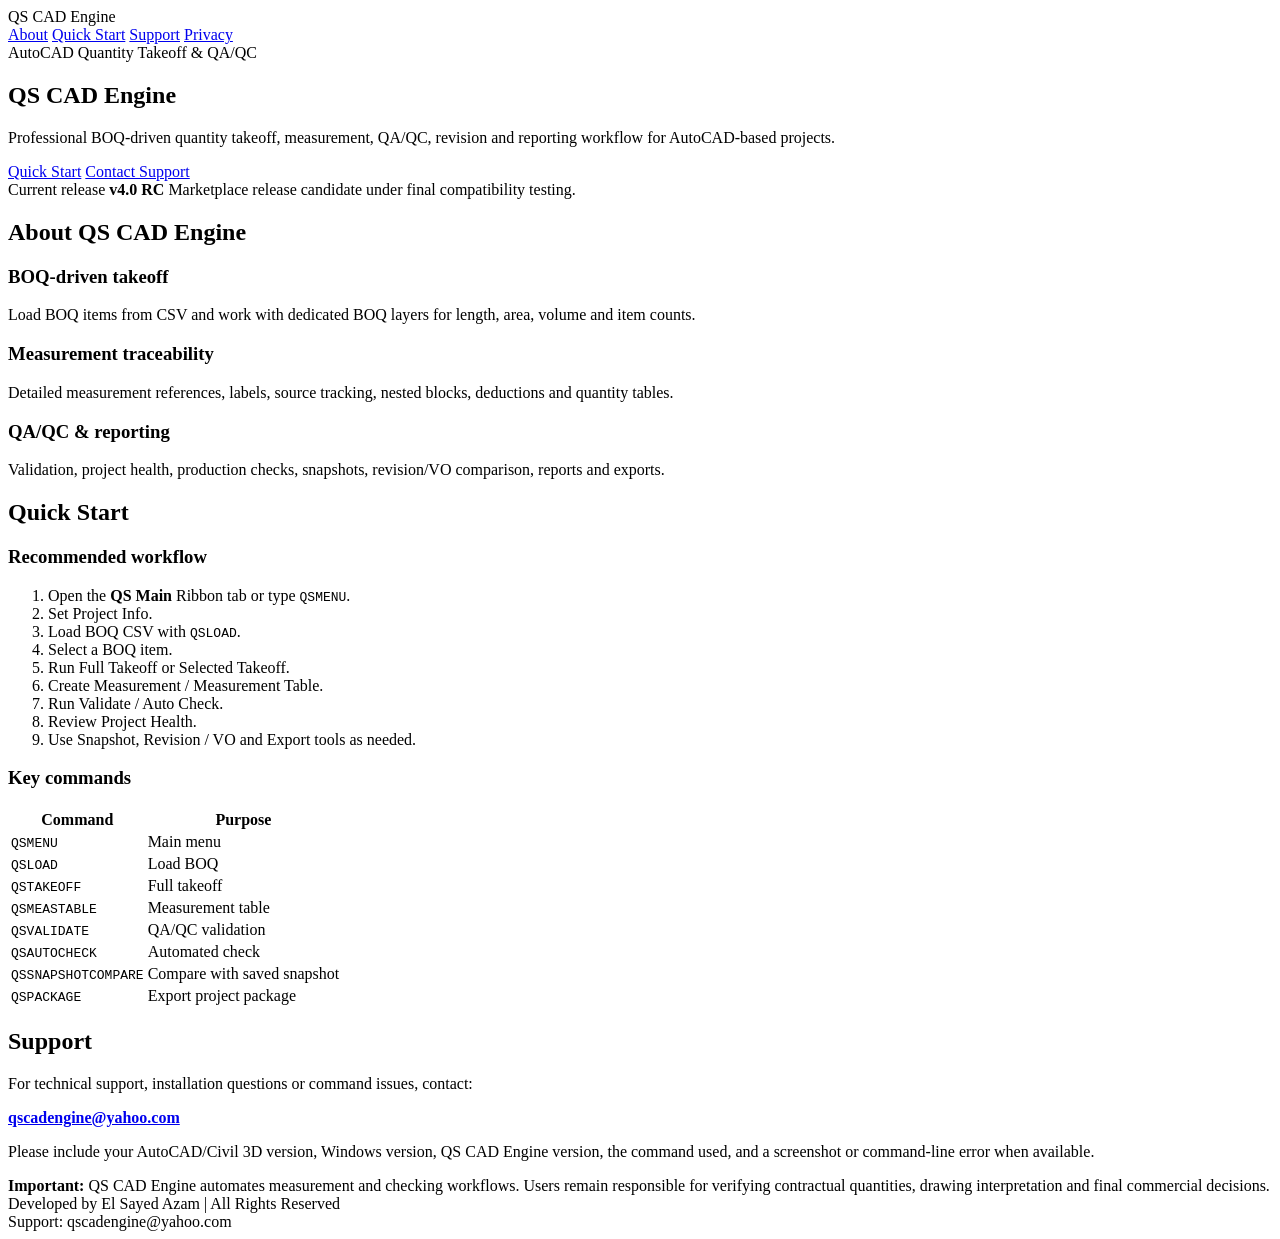
==== index.html @ 6460ff64 "Add QS CAD Engine support homepage" ====
<!doctype html>
<html lang="en">
<head>
<meta charset="utf-8">
<meta name="viewport" content="width=device-width,initial-scale=1">
<meta name="description" content="QS CAD Engine support, quick start, privacy and product information.">
<title>QS CAD Engine Support</title>
<link rel="stylesheet" href="styles.css">
</head>
<body>
<header>
  <div class="container nav">
    <div class="brand">QS CAD Engine</div>
    <nav>
      <a href="#about">About</a>
      <a href="#quickstart">Quick Start</a>
      <a href="#support">Support</a>
      <a href="privacy.html">Privacy</a>
    </nav>
  </div>
</header>
<main>
<section class="hero">
  <div class="container hero-grid">
    <div>
      <span class="badge">AutoCAD Quantity Takeoff & QA/QC</span>
      <h1>QS CAD Engine</h1>
      <p class="lead">Professional BOQ-driven quantity takeoff, measurement, QA/QC, revision and reporting workflow for AutoCAD-based projects.</p>
      <div class="actions">
        <a class="btn" href="#quickstart">Quick Start</a>
        <a class="btn secondary" href="mailto:qscadengine@yahoo.com">Contact Support</a>
      </div>
    </div>
    <div class="card status">
      <span class="small">Current release</span>
      <strong>v4.0 RC</strong>
      <span class="small">Marketplace release candidate under final compatibility testing.</span>
    </div>
  </div>
</section>
<section id="about">
  <div class="container">
    <h2>About QS CAD Engine</h2>
    <div class="grid3">
      <div class="card"><h3>BOQ-driven takeoff</h3><p>Load BOQ items from CSV and work with dedicated BOQ layers for length, area, volume and item counts.</p></div>
      <div class="card"><h3>Measurement traceability</h3><p>Detailed measurement references, labels, source tracking, nested blocks, deductions and quantity tables.</p></div>
      <div class="card"><h3>QA/QC & reporting</h3><p>Validation, project health, production checks, snapshots, revision/VO comparison, reports and exports.</p></div>
    </div>
  </div>
</section>
<section id="quickstart">
  <div class="container">
    <h2>Quick Start</h2>
    <div class="grid2">
      <div class="card">
        <h3>Recommended workflow</h3>
        <ol>
          <li>Open the <strong>QS Main</strong> Ribbon tab or type <code>QSMENU</code>.</li>
          <li>Set Project Info.</li>
          <li>Load BOQ CSV with <code>QSLOAD</code>.</li>
          <li>Select a BOQ item.</li>
          <li>Run Full Takeoff or Selected Takeoff.</li>
          <li>Create Measurement / Measurement Table.</li>
          <li>Run Validate / Auto Check.</li>
          <li>Review Project Health.</li>
          <li>Use Snapshot, Revision / VO and Export tools as needed.</li>
        </ol>
      </div>
      <div class="card">
        <h3>Key commands</h3>
        <table>
          <tr><th>Command</th><th>Purpose</th></tr>
          <tr><td><code>QSMENU</code></td><td>Main menu</td></tr>
          <tr><td><code>QSLOAD</code></td><td>Load BOQ</td></tr>
          <tr><td><code>QSTAKEOFF</code></td><td>Full takeoff</td></tr>
          <tr><td><code>QSMEASTABLE</code></td><td>Measurement table</td></tr>
          <tr><td><code>QSVALIDATE</code></td><td>QA/QC validation</td></tr>
          <tr><td><code>QSAUTOCHECK</code></td><td>Automated check</td></tr>
          <tr><td><code>QSSNAPSHOTCOMPARE</code></td><td>Compare with saved snapshot</td></tr>
          <tr><td><code>QSPACKAGE</code></td><td>Export project package</td></tr>
        </table>
      </div>
    </div>
  </div>
</section>
<section id="support">
  <div class="container">
    <h2>Support</h2>
    <div class="card">
      <p>For technical support, installation questions or command issues, contact:</p>
      <p><strong><a href="mailto:qscadengine@yahoo.com">qscadengine@yahoo.com</a></strong></p>
      <p class="small">Please include your AutoCAD/Civil 3D version, Windows version, QS CAD Engine version, the command used, and a screenshot or command-line error when available.</p>
    </div>
  </div>
</section>
<section><div class="container"><div class="note"><strong>Important:</strong> QS CAD Engine automates measurement and checking workflows. Users remain responsible for verifying contractual quantities, drawing interpretation and final commercial decisions.</div></div></section>
</main>
<footer><div class="container"><div>Developed by El Sayed Azam | All Rights Reserved</div><div class="small">Support: qscadengine@yahoo.com</div></div></footer>
</body>
</html>
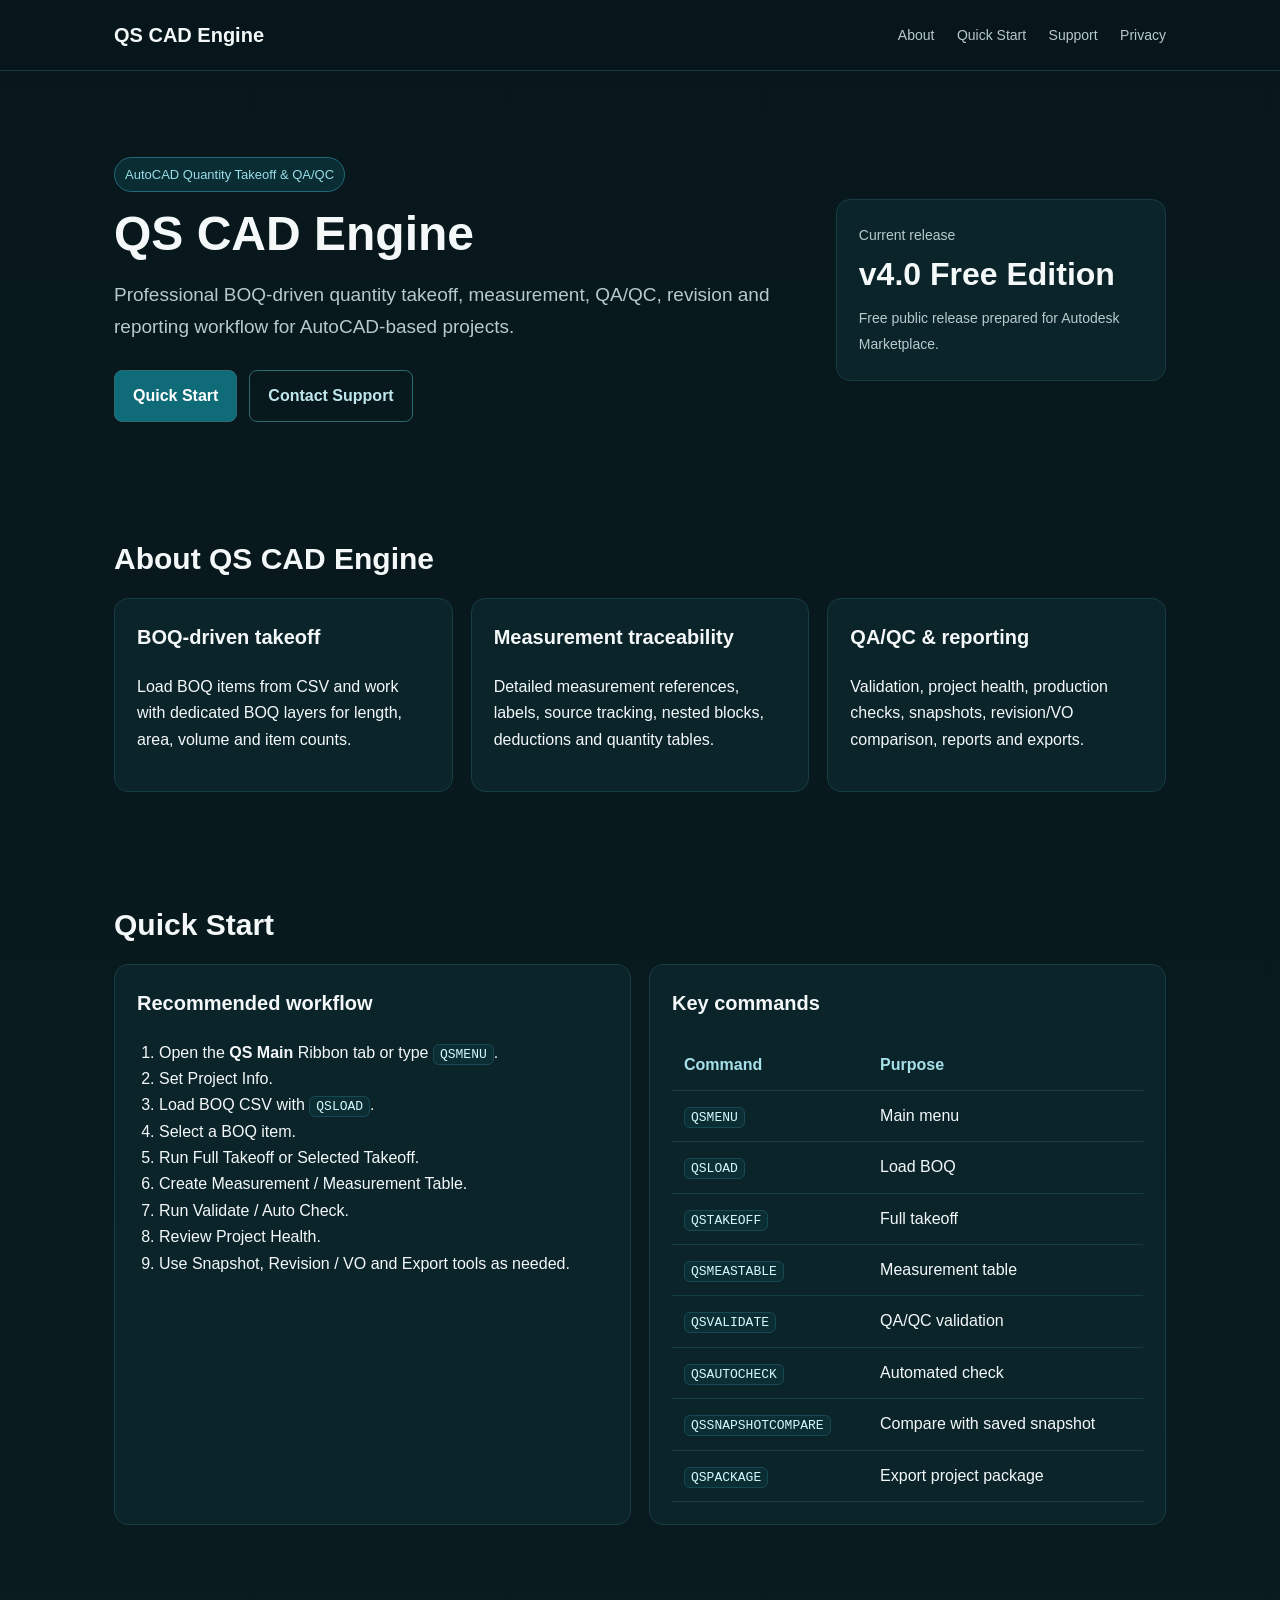
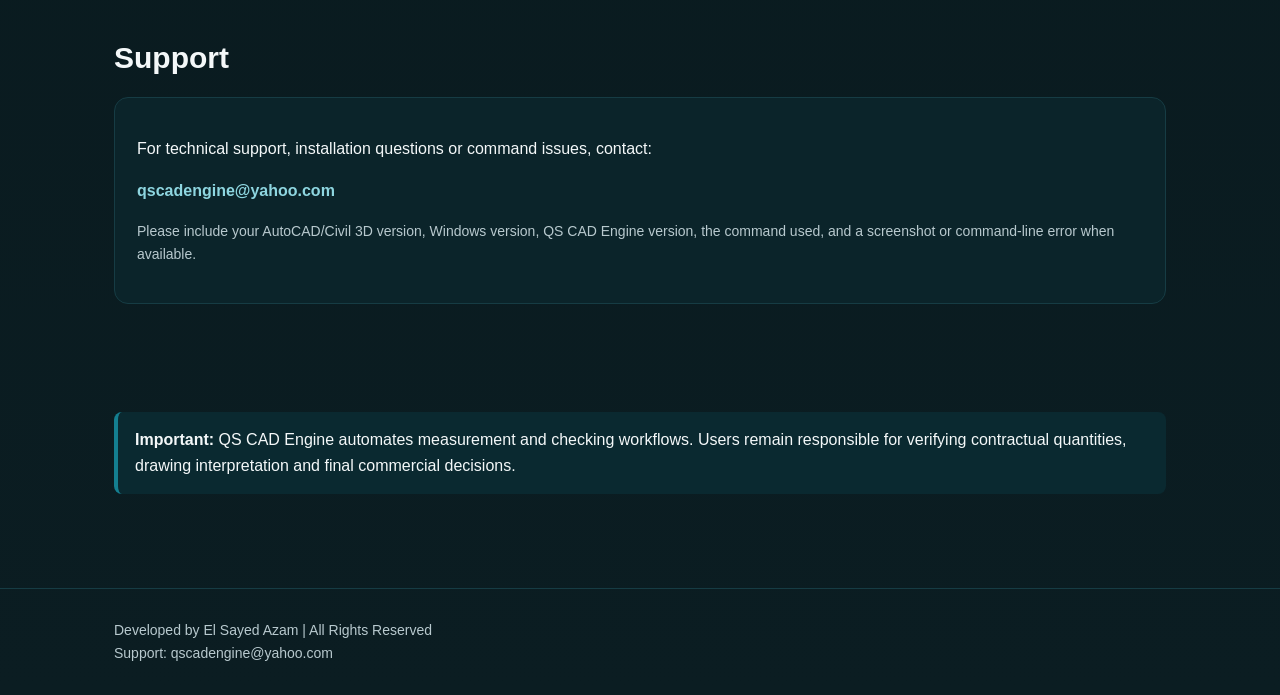
==== commit aa441d4e: "Update support site for v4.0 Free Edition" ====
--- a/index.html
+++ b/index.html
@@ -33,8 +33,8 @@
     </div>
     <div class="card status">
       <span class="small">Current release</span>
-      <strong>v4.0 RC</strong>
-      <span class="small">Marketplace release candidate under final compatibility testing.</span>
+      <strong>v4.0 Free Edition</strong>
+      <span class="small">Free public release prepared for Autodesk Marketplace.</span>
     </div>
   </div>
 </section>
--- a/styles.css
+++ b/styles.css
@@ -0,0 +1,15 @@
+:root{--bg:#07171B;--panel:#0B242A;--teal:#0F6B78;--teal2:#147F90;--text:#F4F8F9;--muted:#B8C9CE;--line:#163C44}
+*{box-sizing:border-box}html{scroll-behavior:smooth}body{margin:0;font-family:Segoe UI,Arial,sans-serif;background:linear-gradient(180deg,#07171B 0%,#0B1D22 100%);color:var(--text);line-height:1.65}
+a{color:#8ED6E0;text-decoration:none}a:hover{text-decoration:underline}.container{max-width:1100px;margin:auto;padding:0 24px}
+header{position:sticky;top:0;z-index:20;background:rgba(7,23,27,.94);border-bottom:1px solid var(--line);backdrop-filter:blur(8px)}
+.nav{display:flex;align-items:center;justify-content:space-between;gap:20px;min-height:70px}.brand{font-weight:700;font-size:20px}nav a{margin-left:18px;color:var(--muted);font-size:14px}
+.hero{padding:86px 0 58px}.hero-grid{display:grid;grid-template-columns:1.35fr .65fr;gap:36px;align-items:center}.badge{display:inline-block;padding:6px 10px;border:1px solid #256879;border-radius:99px;color:#9ADDE7;background:#0A2C33;font-size:13px;margin-bottom:16px}
+h1{font-size:48px;line-height:1.08;margin:0 0 18px}h2{font-size:30px;margin:0 0 14px}h3{font-size:20px;margin-top:0}.lead{font-size:19px;color:var(--muted);max-width:760px}
+.actions{margin-top:28px;display:flex;flex-wrap:wrap;gap:12px}.btn{display:inline-block;padding:12px 18px;border-radius:8px;border:1px solid #2A6A76;background:var(--teal);color:white;font-weight:600}.btn.secondary{background:transparent;color:#BFE8EE}
+.card{background:var(--panel);border:1px solid var(--line);border-radius:14px;padding:22px}.status strong{font-size:32px;display:block;margin-bottom:4px}
+section{padding:54px 0}.grid3{display:grid;grid-template-columns:repeat(3,1fr);gap:18px}.grid2{display:grid;grid-template-columns:repeat(2,1fr);gap:18px}
+ul,ol{padding-left:22px}code{background:#0B2E35;border:1px solid #184853;border-radius:6px;padding:2px 6px;color:#D6F7FC}
+table{width:100%;border-collapse:collapse;margin-top:14px}th,td{padding:12px;border-bottom:1px solid var(--line);text-align:left}th{color:#A6E1E9}
+.note{border-left:4px solid var(--teal2);background:#0A2930;padding:15px 17px;border-radius:8px}
+footer{border-top:1px solid var(--line);margin-top:40px;padding:30px 0;color:var(--muted);font-size:14px}.small{font-size:14px;color:var(--muted)}
+@media(max-width:800px){.hero-grid,.grid3,.grid2{grid-template-columns:1fr}h1{font-size:38px}nav{display:none}}
